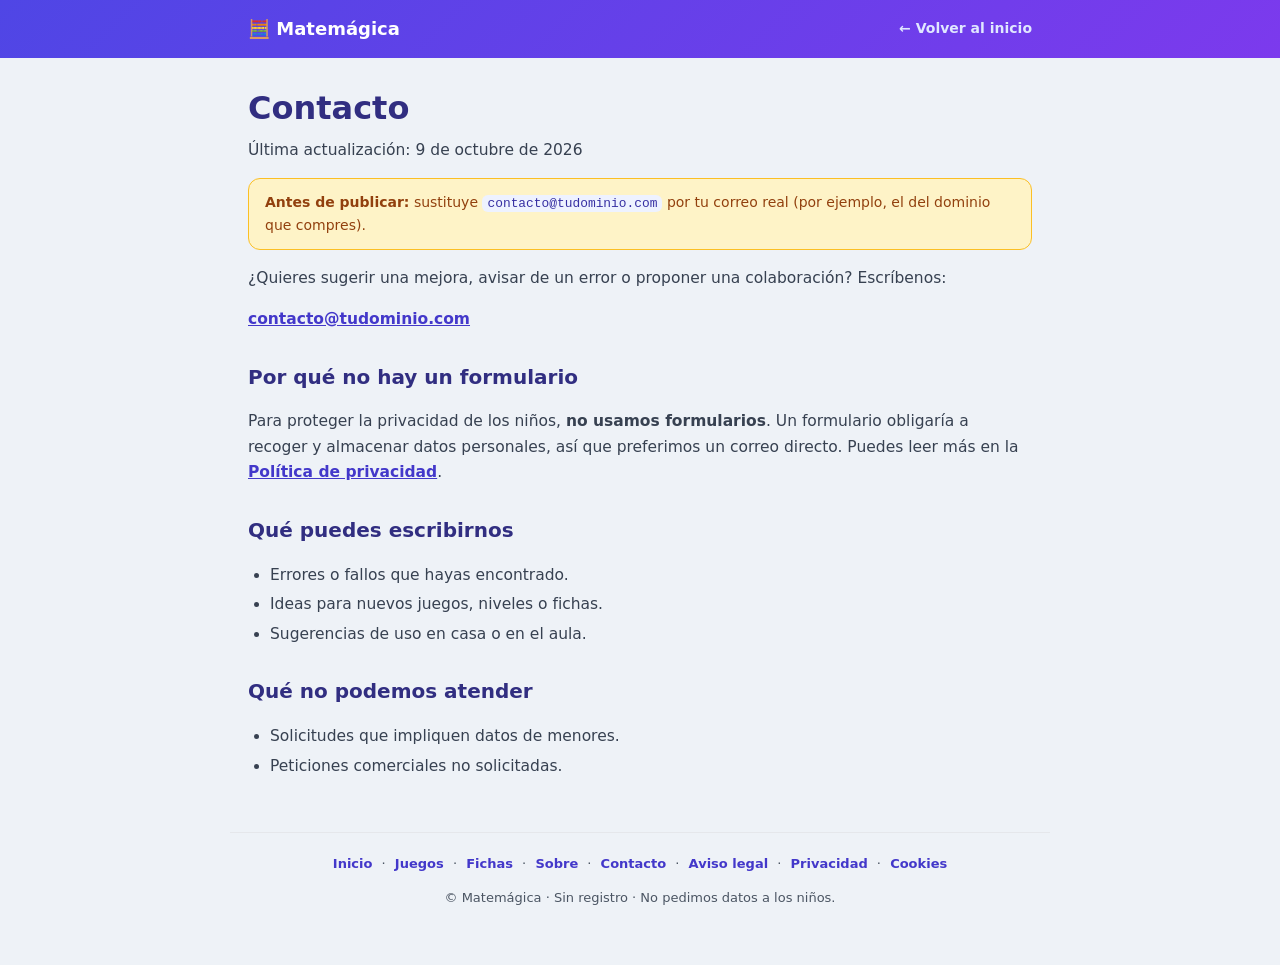
==== contacto.html @ f1e55c36 "Primera version de Matemagica" ====
<!doctype html>
<html lang="es">
<head>
<meta charset="utf-8">
<meta name="viewport" content="width=device-width, initial-scale=1">
<title>Contacto | Matemágica</title>
<meta name="description" content="Contacta con Matemágica para sugerencias, errores o colaboraciones. Sin formularios, para proteger la privacidad de los niños.">
<!-- URLs absolutas del sitio en GitHub Pages (repo "matemagica"). -->
<link rel="canonical" href="https://betoportugalx.github.io/matemagica/contacto">
<meta name="theme-color" content="#4f46e5">
<link rel="icon" href="favicon.svg" type="image/svg+xml">
<meta property="og:type" content="website">
<meta property="og:site_name" content="Matemágica">
<meta property="og:locale" content="es_PE">
<meta property="og:title" content="Contacto">
<meta property="og:description" content="Escríbenos para sugerir mejoras, avisar de errores o proponer colaboraciones.">
<meta property="og:url" content="https://betoportugalx.github.io/matemagica/contacto">
<link rel="stylesheet" href="estilos-paginas.css">
</head>
<body>
<header class="cabecera">
  <div class="cabecera-in">
    <a class="marca" href="index.html">🧮 Matemágica</a>
    <a class="volver" href="index.html">← Volver al inicio</a>
  </div>
</header>

<main class="contenido">
  <h1>Contacto</h1>
  <p class="fecha">Última actualización: 9 de octubre de 2026</p>

  <div class="aviso-pendiente">
    <strong>Antes de publicar:</strong> sustituye <code>contacto@tudominio.com</code> por tu correo real
    (por ejemplo, el del dominio que compres).
  </div>

  <p>¿Quieres sugerir una mejora, avisar de un error o proponer una colaboración? Escríbenos:</p>
  <p><a href="mailto:contacto@tudominio.com">contacto@tudominio.com</a></p>

  <h2>Por qué no hay un formulario</h2>
  <p>Para proteger la privacidad de los niños, <strong>no usamos formularios</strong>. Un formulario obligaría a
     recoger y almacenar datos personales, así que preferimos un correo directo. Puedes leer más en la
     <a href="privacidad.html">Política de privacidad</a>.</p>

  <h2>Qué puedes escribirnos</h2>
  <ul>
    <li>Errores o fallos que hayas encontrado.</li>
    <li>Ideas para nuevos juegos, niveles o fichas.</li>
    <li>Sugerencias de uso en casa o en el aula.</li>
  </ul>

  <h2>Qué no podemos atender</h2>
  <ul>
    <li>Solicitudes que impliquen datos de menores.</li>
    <li>Peticiones comerciales no solicitadas.</li>
  </ul>
</main>

<footer class="pie">
  <nav class="pie-nav">
    <a href="index.html">Inicio</a> ·
    <a href="juego/juego-de-sumas.html">Juegos</a> ·
    <a href="fichas/fichas-de-sumas.html">Fichas</a> ·
    <a href="sobre.html">Sobre</a> ·
    <a href="contacto.html">Contacto</a> ·
    <a href="aviso-legal.html">Aviso legal</a> ·
    <a href="privacidad.html">Privacidad</a> ·
    <a href="cookies.html">Cookies</a>
  </nav>
  <p>© Matemágica · Sin registro · No pedimos datos a los niños.</p>
</footer>
</body>
</html>
---- estilos-paginas.css ----
* { box-sizing: border-box; }
body {
  margin: 0; color: #1f2937; background: #eef2f7; line-height: 1.65;
  font-family: "Trebuchet MS", "Segoe UI", system-ui, -apple-system, sans-serif;
}
a { color: #4338ca; font-weight: 600; }

/* Cabecera */
.cabecera { background: linear-gradient(135deg, #4f46e5, #7c3aed); color: #fff; }
.cabecera-in {
  max-width: 820px; margin: 0 auto; padding: 14px 18px;
  display: flex; align-items: center; justify-content: space-between; gap: 12px; flex-wrap: wrap;
}
.marca { color: #fff; text-decoration: none; font-weight: 800; font-size: 18px; }
.cabecera .volver { color: #e0e7ff; text-decoration: none; font-weight: 700; font-size: 14px; }
.cabecera .volver:hover { text-decoration: underline; }

/* Contenido */
.contenido { max-width: 820px; margin: 0 auto; padding: 24px 18px 6px; }
.contenido h1 { color: #312e81; font-size: clamp(24px, 5vw, 32px); margin: 0 0 4px; }
.contenido h2 { color: #312e81; font-size: 20px; margin: 28px 0 8px; }
.contenido p, .contenido li { color: #374151; font-size: 15.5px; }
.contenido ul { padding-left: 22px; }
.contenido li { margin: 4px 0; }
.fecha { color: #4b5563; font-size: 13px; margin: 0 0 10px; }
code {
  background: #eef2ff; color: #3730a3; padding: 1px 5px; border-radius: 6px;
  font-size: 0.92em;
}

/* Aviso de datos pendientes */
.aviso-pendiente {
  background: #fef3c7; border: 1px solid #fbbf24; border-radius: 12px;
  padding: 12px 16px; font-size: 14px; color: #92400e; margin: 14px 0;
}

/* Pie */
.pie {
  max-width: 820px; margin: 30px auto 0; padding: 20px 18px 44px;
  text-align: center; color: #4b5563; font-size: 13px; border-top: 1px solid #e5e7eb;
}
.pie a { color: #4338ca; text-decoration: none; font-weight: 700; margin: 0 5px; }
.pie a:hover { text-decoration: underline; }
.pie .pie-nav { margin-bottom: 10px; }
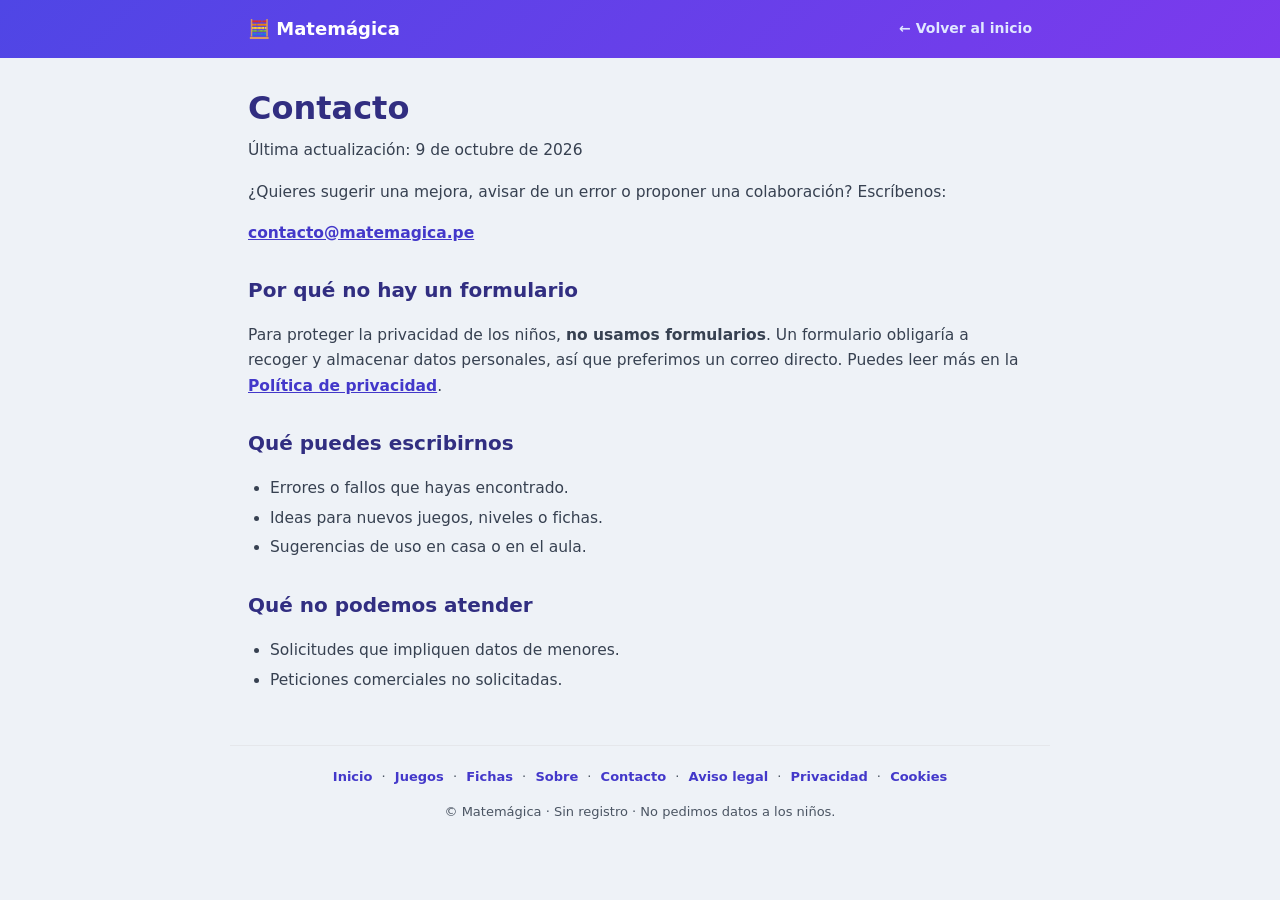
==== commit a0a1a17d: "Quitar avisos internos y datos de ejemplo; usar contacto@matemagica.pe" ====
--- a/contacto.html
+++ b/contacto.html
@@ -29,13 +29,8 @@
   <h1>Contacto</h1>
   <p class="fecha">Última actualización: 9 de octubre de 2026</p>
 
-  <div class="aviso-pendiente">
-    <strong>Antes de publicar:</strong> sustituye <code>contacto@tudominio.com</code> por tu correo real
-    (por ejemplo, el del dominio que compres).
-  </div>
-
   <p>¿Quieres sugerir una mejora, avisar de un error o proponer una colaboración? Escríbenos:</p>
-  <p><a href="mailto:contacto@tudominio.com">contacto@tudominio.com</a></p>
+  <p><a href="mailto:contacto@matemagica.pe">contacto@matemagica.pe</a></p>
 
   <h2>Por qué no hay un formulario</h2>
   <p>Para proteger la privacidad de los niños, <strong>no usamos formularios</strong>. Un formulario obligaría a
--- a/estilos-paginas.css
+++ b/estilos-paginas.css
@@ -28,12 +28,6 @@
   font-size: 0.92em;
 }
 
-/* Aviso de datos pendientes */
-.aviso-pendiente {
-  background: #fef3c7; border: 1px solid #fbbf24; border-radius: 12px;
-  padding: 12px 16px; font-size: 14px; color: #92400e; margin: 14px 0;
-}
-
 /* Pie */
 .pie {
   max-width: 820px; margin: 30px auto 0; padding: 20px 18px 44px;
